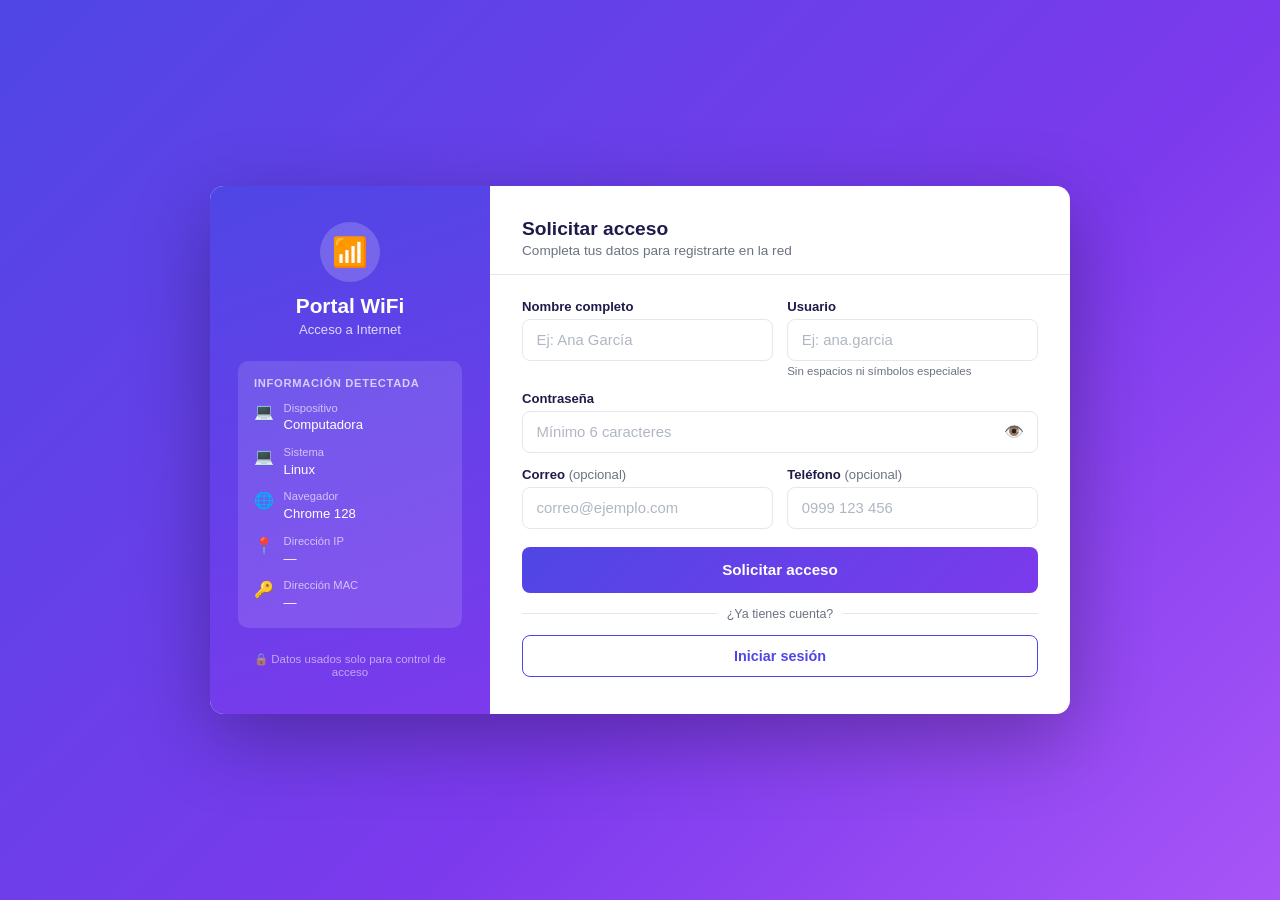
==== static/splash.html @ ddbe6b8c "Splash page: layout 2 columnas, IP y MAC desde router - Layout dividido: panel izquierdo (info detec" ====
<!DOCTYPE html>
<html lang="es">
<head>
    <meta charset="UTF-8">
    <meta name="viewport" content="width=device-width, initial-scale=1.0">
    <title>Portal WiFi – Registro</title>
    <style>
        *, *::before, *::after { margin: 0; padding: 0; box-sizing: border-box; }

        :root {
            --primary: #4f46e5;
            --primary-dk: #3730a3;
            --accent: #7c3aed;
            --success: #059669;
            --error: #dc2626;
            --text: #1e1b4b;
            --muted: #6b7280;
            --border: #e5e7eb;
            --radius: 14px;
            --radius-sm: 8px;
        }

        body {
            font-family: -apple-system, BlinkMacSystemFont, 'Segoe UI', 'Inter', sans-serif;
            background: linear-gradient(135deg, #4f46e5 0%, #7c3aed 60%, #a855f7 100%);
            min-height: 100vh;
            min-height: 100dvh;
            display: flex;
            align-items: center;
            justify-content: center;
            padding: 1rem;
        }

        /* ── Layout ── */
        .portal {
            display: flex;
            width: 100%;
            max-width: 860px;
            background: #fff;
            border-radius: var(--radius);
            box-shadow: 0 24px 80px rgba(0,0,0,.3);
            overflow: hidden;
            min-height: 520px;
        }

        /* ── Left panel ── */
        .panel-left {
            width: 280px;
            flex-shrink: 0;
            background: linear-gradient(160deg, var(--primary) 0%, var(--accent) 100%);
            color: #fff;
            display: flex;
            flex-direction: column;
            padding: 2.25rem 1.75rem;
            gap: 1.5rem;
        }

        .brand { text-align: center; }
        .brand-icon {
            width: 60px; height: 60px;
            background: rgba(255,255,255,.18);
            border-radius: 50%;
            display: flex; align-items: center; justify-content: center;
            font-size: 1.8rem;
            margin: 0 auto .75rem;
        }
        .brand h1 { font-size: 1.3rem; font-weight: 700; }
        .brand p  { font-size: .82rem; opacity: .8; margin-top: .25rem; }

        .info-block {
            background: rgba(255,255,255,.12);
            border-radius: 10px;
            padding: 1rem;
            flex: 1;
        }
        .info-block-title {
            font-size: .7rem;
            font-weight: 700;
            text-transform: uppercase;
            letter-spacing: .06em;
            opacity: .7;
            margin-bottom: .75rem;
        }
        .info-row {
            display: flex;
            align-items: flex-start;
            gap: .6rem;
            margin-bottom: .65rem;
            font-size: .82rem;
            line-height: 1.4;
        }
        .info-row:last-child { margin-bottom: 0; }
        .info-icon { font-size: 1rem; flex-shrink: 0; margin-top: .05rem; }
        .info-label { opacity: .65; font-size: .7rem; }
        .info-value { font-weight: 500; word-break: break-all; }
        .info-value.detecting { opacity: .5; font-style: italic; }

        .panel-left-footer {
            font-size: .72rem;
            opacity: .55;
            text-align: center;
        }

        /* ── Right panel ── */
        .panel-right {
            flex: 1;
            display: flex;
            flex-direction: column;
            overflow: hidden;
        }

        .form-header {
            padding: 2rem 2rem 1rem;
            border-bottom: 1px solid var(--border);
        }
        .form-header h2 { font-size: 1.2rem; font-weight: 700; color: var(--text); }
        .form-header p  { font-size: .85rem; color: var(--muted); margin-top: .2rem; }

        .form-body {
            flex: 1;
            padding: 1.5rem 2rem 2rem;
            overflow-y: auto;
        }

        .form-grid {
            display: grid;
            grid-template-columns: 1fr 1fr;
            gap: .9rem;
        }
        .form-grid .full { grid-column: 1 / -1; }

        label {
            display: block;
            font-size: .82rem;
            font-weight: 600;
            color: var(--text);
            margin-bottom: .3rem;
        }
        label .opt { font-weight: 400; color: var(--muted); }

        input {
            width: 100%;
            padding: .65rem .85rem;
            border: 1.5px solid var(--border);
            border-radius: var(--radius-sm);
            font-size: .93rem;
            color: var(--text);
            background: #fff;
            transition: border-color .18s, box-shadow .18s;
            -webkit-appearance: none;
            min-height: 42px;
        }
        input:focus {
            outline: none;
            border-color: var(--primary);
            box-shadow: 0 0 0 3px rgba(79,70,229,.12);
        }
        input::placeholder { color: #b0b7c3; }
        .hint { font-size: .72rem; color: var(--muted); margin-top: .25rem; }

        .pw-wrap { position: relative; }
        .pw-wrap input { padding-right: 2.6rem; }
        .pw-toggle {
            position: absolute; right: .7rem; top: 50%;
            transform: translateY(-50%);
            background: none; border: none; cursor: pointer;
            color: var(--muted); font-size: 1rem; padding: .2rem;
        }

        /* message */
        .msg {
            border-radius: var(--radius-sm);
            padding: .75rem 1rem;
            font-size: .85rem;
            margin-bottom: .9rem;
            display: none;
        }
        .msg.ok  { background:#ecfdf5; color:#065f46; border:1px solid #6ee7b7; display:block; }
        .msg.err { background:#fef2f2; color:#991b1b; border:1px solid #fca5a5; display:block; }

        /* submit */
        .btn-submit {
            width: 100%; margin-top: 1.1rem;
            padding: .8rem;
            background: linear-gradient(135deg, var(--primary) 0%, var(--accent) 100%);
            color: #fff; border: none; border-radius: var(--radius-sm);
            font-size: .95rem; font-weight: 700; cursor: pointer;
            transition: opacity .18s, transform .12s;
            min-height: 46px;
            display: flex; align-items: center; justify-content: center; gap: .5rem;
        }
        .btn-submit:hover:not(:disabled) { opacity: .91; transform: translateY(-1px); }
        .btn-submit:disabled { opacity: .6; cursor: not-allowed; transform: none; }

        .divider {
            display: flex; align-items: center; gap: .6rem;
            margin: .9rem 0; color: var(--muted); font-size: .78rem;
        }
        .divider::before,.divider::after { content:''; flex:1; height:1px; background:var(--border); }

        .btn-login {
            width: 100%; padding: .7rem;
            background: transparent; color: var(--primary);
            border: 1.5px solid var(--primary); border-radius: var(--radius-sm);
            font-size: .9rem; font-weight: 600; cursor: pointer;
            transition: background .15s; min-height: 42px;
        }
        .btn-login:hover { background: #f0f4ff; }

        /* success */
        .success-screen {
            display: none; text-align: center;
            padding: 3rem 2rem;
        }
        .success-screen.show { display: block; }
        .success-icon {
            width: 70px; height: 70px; background: #ecfdf5;
            border-radius: 50%; display: flex; align-items: center;
            justify-content: center; font-size: 2rem;
            margin: 0 auto 1.2rem;
        }
        .success-screen h2 { font-size: 1.3rem; font-weight: 700; color: var(--text); }
        .success-screen p { color: var(--muted); font-size: .9rem; margin-top: .5rem; line-height: 1.6; }
        .countdown { margin-top: 1.25rem; color: var(--primary); font-size: .85rem; font-weight: 500; }

        /* spinner */
        .spin {
            width: 17px; height: 17px;
            border: 2px solid rgba(255,255,255,.35);
            border-top-color: #fff;
            border-radius: 50%;
            animation: spin .7s linear infinite;
            flex-shrink: 0;
        }
        @keyframes spin { to { transform: rotate(360deg); } }

        /* ── Mobile ── */
        @media (max-width: 640px) {
            body { padding: 0; align-items: flex-start; }
            .portal {
                flex-direction: column;
                max-width: 100%;
                min-height: 100vh;
                min-height: 100dvh;
                border-radius: 0;
                box-shadow: none;
            }
            .panel-left {
                width: 100%;
                padding: 1.5rem 1.25rem;
                flex-direction: row;
                flex-wrap: wrap;
                gap: 1rem;
            }
            .brand { display: flex; align-items: center; gap: .75rem; text-align: left; flex: 1; }
            .brand-icon { margin: 0; width: 44px; height: 44px; font-size: 1.3rem; }
            .info-block { width: 100%; }
            .info-block-title { margin-bottom: .5rem; }
            .info-row { margin-bottom: .45rem; }
            .panel-left-footer { display: none; }
            .form-header { padding: 1.25rem 1.25rem .75rem; }
            .form-body { padding: 1rem 1.25rem 1.5rem; }
            .form-grid { grid-template-columns: 1fr; }
            .form-grid .full { grid-column: 1; }
        }
    </style>
</head>
<body>
<div class="portal">

    <!-- Panel izquierdo -->
    <div class="panel-left">
        <div class="brand">
            <div class="brand-icon">📶</div>
            <div>
                <h1>Portal WiFi</h1>
                <p>Acceso a Internet</p>
            </div>
        </div>

        <div class="info-block">
            <div class="info-block-title">Información detectada</div>

            <div class="info-row">
                <span class="info-icon" id="typeIcon">📱</span>
                <div>
                    <div class="info-label">Dispositivo</div>
                    <div class="info-value detecting" id="infoType">Detectando…</div>
                </div>
            </div>

            <div class="info-row">
                <span class="info-icon">💻</span>
                <div>
                    <div class="info-label">Sistema</div>
                    <div class="info-value detecting" id="infoOS">Detectando…</div>
                </div>
            </div>

            <div class="info-row">
                <span class="info-icon">🌐</span>
                <div>
                    <div class="info-label">Navegador</div>
                    <div class="info-value detecting" id="infoBrowser">Detectando…</div>
                </div>
            </div>

            <div class="info-row">
                <span class="info-icon">📍</span>
                <div>
                    <div class="info-label">Dirección IP</div>
                    <div class="info-value detecting" id="infoIP">Detectando…</div>
                </div>
            </div>

            <div class="info-row">
                <span class="info-icon">🔑</span>
                <div>
                    <div class="info-label">Dirección MAC</div>
                    <div class="info-value detecting" id="infoMAC">Detectando…</div>
                </div>
            </div>
        </div>

        <div class="panel-left-footer">🔒 Datos usados solo para control de acceso</div>
    </div>

    <!-- Panel derecho -->
    <div class="panel-right">
        <!-- Éxito -->
        <div class="success-screen" id="successScreen">
            <div class="success-icon">✅</div>
            <h2>¡Registro exitoso!</h2>
            <p>Tu solicitud fue enviada.<br>
               Un administrador revisará tu cuenta y te dará acceso en breve.</p>
            <div class="countdown" id="countdown"></div>
        </div>

        <!-- Formulario -->
        <div id="formSection">
            <div class="form-header">
                <h2>Solicitar acceso</h2>
                <p>Completa tus datos para registrarte en la red</p>
            </div>

            <div class="form-body">
                <div class="msg" id="msg"></div>

                <form id="regForm" novalidate>
                    <div class="form-grid">
                        <div>
                            <label for="fullName">Nombre completo</label>
                            <input type="text" id="fullName" required
                                   placeholder="Ej: Ana García"
                                   autocomplete="name">
                        </div>
                        <div>
                            <label for="username">Usuario</label>
                            <input type="text" id="username" required
                                   placeholder="Ej: ana.garcia"
                                   autocomplete="username"
                                   autocapitalize="none" spellcheck="false">
                            <div class="hint">Sin espacios ni símbolos especiales</div>
                        </div>

                        <div class="full">
                            <label for="password">Contraseña</label>
                            <div class="pw-wrap">
                                <input type="password" id="password" required
                                       placeholder="Mínimo 6 caracteres"
                                       autocomplete="new-password" minlength="6">
                                <button type="button" class="pw-toggle" id="pwToggle">👁️</button>
                            </div>
                        </div>

                        <div>
                            <label for="email">Correo <span class="opt">(opcional)</span></label>
                            <input type="email" id="email"
                                   placeholder="correo@ejemplo.com"
                                   autocomplete="email" inputmode="email">
                        </div>
                        <div>
                            <label for="phone">Teléfono <span class="opt">(opcional)</span></label>
                            <input type="tel" id="phone"
                                   placeholder="0999 123 456"
                                   autocomplete="tel" inputmode="tel">
                        </div>
                    </div>

                    <button type="submit" class="btn-submit" id="submitBtn">
                        Solicitar acceso
                    </button>
                </form>

                <div class="divider">¿Ya tienes cuenta?</div>
                <button type="button" class="btn-login" onclick="location.href='/'">
                    Iniciar sesión
                </button>
            </div>
        </div>
    </div>
</div>

<script>
(function () {
    // ── Leer parámetros del router (inyectados por MikroTik hotspot) ──
    const params = new URLSearchParams(location.search);
    const routerMAC      = params.get('mac')      || '';
    const routerIP       = params.get('ip')        || '';
    const routerHostname = params.get('hostname')  || '';

    // ── Detectar dispositivo via User-Agent ──
    function detect() {
        const ua = navigator.userAgent;
        let type = 'Computadora', typeIcon = '💻';
        let os = 'Desconocido', osVer = '';
        let browser = 'Navegador', bVer = '';

        // OS + tipo
        if (/android/i.test(ua)) {
            os = 'Android';
            const m = ua.match(/Android ([0-9.]+)/i); if (m) osVer = m[1];
            type = /tablet|pad/i.test(ua) ? 'Tableta' : 'Móvil';
            typeIcon = type === 'Tableta' ? '📟' : '📱';
        } else if (/iphone/i.test(ua)) {
            os = 'iOS';
            const m = ua.match(/OS ([0-9_]+)/i); if (m) osVer = m[1].replace(/_/g,'.');
            type = 'Móvil'; typeIcon = '📱';
        } else if (/ipad/i.test(ua) || (/macintosh/i.test(ua) && 'ontouchend' in document)) {
            os = 'iPadOS';
            const m = ua.match(/OS ([0-9_]+)/i); if (m) osVer = m[1].replace(/_/g,'.');
            type = 'Tableta'; typeIcon = '📟';
        } else if (/windows nt/i.test(ua)) {
            os = 'Windows';
            const m = ua.match(/Windows NT ([0-9.]+)/i);
            if (m) osVer = {'10.0':'10/11','6.3':'8.1','6.2':'8','6.1':'7'}[m[1]] || m[1];
            type = 'Computadora'; typeIcon = '💻';
        } else if (/macintosh/i.test(ua)) {
            os = 'macOS';
            const m = ua.match(/Mac OS X ([0-9_]+)/i);
            if (m) osVer = m[1].replace(/_/g,'.');
            type = 'Computadora'; typeIcon = '💻';
        } else if (/linux/i.test(ua)) {
            os = 'Linux'; type = 'Computadora'; typeIcon = '💻';
        }

        // Browser
        if (/edg\//i.test(ua)) {
            browser = 'Edge';
            const m = ua.match(/Edg\/([0-9]+)/i); if (m) bVer = m[1];
        } else if (/samsungbrowser/i.test(ua)) {
            browser = 'Samsung Internet';
        } else if (/opr\//i.test(ua)) {
            browser = 'Opera';
        } else if (/chrome|crios/i.test(ua)) {
            browser = 'Chrome';
            const m = ua.match(/(?:Chrome|CriOS)\/([0-9]+)/i); if (m) bVer = m[1];
        } else if (/firefox|fxios/i.test(ua)) {
            browser = 'Firefox';
            const m = ua.match(/(?:Firefox|FxiOS)\/([0-9]+)/i); if (m) bVer = m[1];
        } else if (/safari/i.test(ua)) {
            browser = 'Safari';
            const m = ua.match(/Version\/([0-9]+)/i); if (m) bVer = m[1];
        }

        return { type, typeIcon, os, osVer, browser, bVer };
    }

    const d = detect();

    function setText(id, val) {
        const el = document.getElementById(id);
        el.textContent = val;
        el.classList.remove('detecting');
    }

    setText('typeIcon', d.typeIcon);
    setText('infoType', d.type);
    setText('infoOS',   d.os + (d.osVer ? ' ' + d.osVer : ''));
    setText('infoBrowser', d.browser + (d.bVer ? ' ' + d.bVer : ''));
    setText('infoIP',  routerIP       || '—');
    setText('infoMAC', routerMAC      || '—');

    // ── Auto-sugerir usuario desde nombre completo ──
    document.getElementById('fullName').addEventListener('input', function () {
        const uEl = document.getElementById('username');
        if (!uEl._touched) {
            uEl.value = this.value
                .toLowerCase()
                .normalize('NFD').replace(/[̀-ͯ]/g, '')
                .replace(/[^a-z0-9\s]/g, '').trim()
                .split(/\s+/).slice(0, 2).join('.');
        }
    });
    document.getElementById('username').addEventListener('input', function () {
        this._touched = true;
    });

    // ── Toggle contraseña ──
    document.getElementById('pwToggle').addEventListener('click', function () {
        const pw = document.getElementById('password');
        const show = pw.type === 'password';
        pw.type = show ? 'text' : 'password';
        this.textContent = show ? '🙈' : '👁️';
    });

    // ── Enviar formulario ──
    const API = window.location.origin + '/api';

    document.getElementById('regForm').addEventListener('submit', async function (e) {
        e.preventDefault();

        const fullName = document.getElementById('fullName').value.trim();
        const username = document.getElementById('username').value.trim();
        const password = document.getElementById('password').value;
        const email    = document.getElementById('email').value.trim();
        const phone    = document.getElementById('phone').value.trim();

        const btn = document.getElementById('submitBtn');
        const msg = document.getElementById('msg');

        if (!fullName || !username || !password) {
            msg.className = 'msg err';
            msg.textContent = 'Completa los campos requeridos.';
            return;
        }
        if (password.length < 6) {
            msg.className = 'msg err';
            msg.textContent = 'La contraseña debe tener al menos 6 caracteres.';
            return;
        }

        msg.className = 'msg';
        btn.disabled = true;
        btn.innerHTML = '<span class="spin"></span>Enviando…';

        const deviceInfo = JSON.stringify({
            type: d.type, os: d.os, os_version: d.osVer,
            browser: d.browser, browser_version: d.bVer,
            screen: window.screen.width + 'x' + window.screen.height,
            language: navigator.language,
            timezone: Intl.DateTimeFormat().resolvedOptions().timeZone,
            user_agent: navigator.userAgent
        });

        try {
            const res = await fetch(API + '/auth/register', {
                method: 'POST',
                headers: { 'Content-Type': 'application/json' },
                body: JSON.stringify({
                    username, password,
                    full_name: fullName,
                    email:       email  || null,
                    phone:       phone  || null,
                    mac_address: routerMAC      || null,
                    ip_address:  routerIP       || null,
                    device_info: deviceInfo
                })
            });

            const data = await res.json();

            if (res.ok) {
                document.getElementById('formSection').style.display = 'none';
                const sc = document.getElementById('successScreen');
                sc.classList.add('show');

                let secs = 15;
                const ct = document.getElementById('countdown');
                ct.textContent = 'Redirigiendo en ' + secs + 's…';
                const t = setInterval(() => {
                    secs--;
                    if (secs <= 0) { clearInterval(t); location.href = '/'; }
                    else ct.textContent = 'Redirigiendo en ' + secs + 's…';
                }, 1000);
            } else {
                msg.className = 'msg err';
                const errMap = { 'Username already exists': 'Ese nombre de usuario ya existe.' };
                msg.textContent = errMap[data.detail] || data.detail || 'Error al registrar. Intenta de nuevo.';
                btn.disabled = false;
                btn.textContent = 'Solicitar acceso';
            }
        } catch {
            msg.className = 'msg err';
            msg.textContent = 'Error de red. Verifica tu conexión e intenta de nuevo.';
            btn.disabled = false;
            btn.textContent = 'Solicitar acceso';
        }
    });
})();
</script>
</body>
</html>
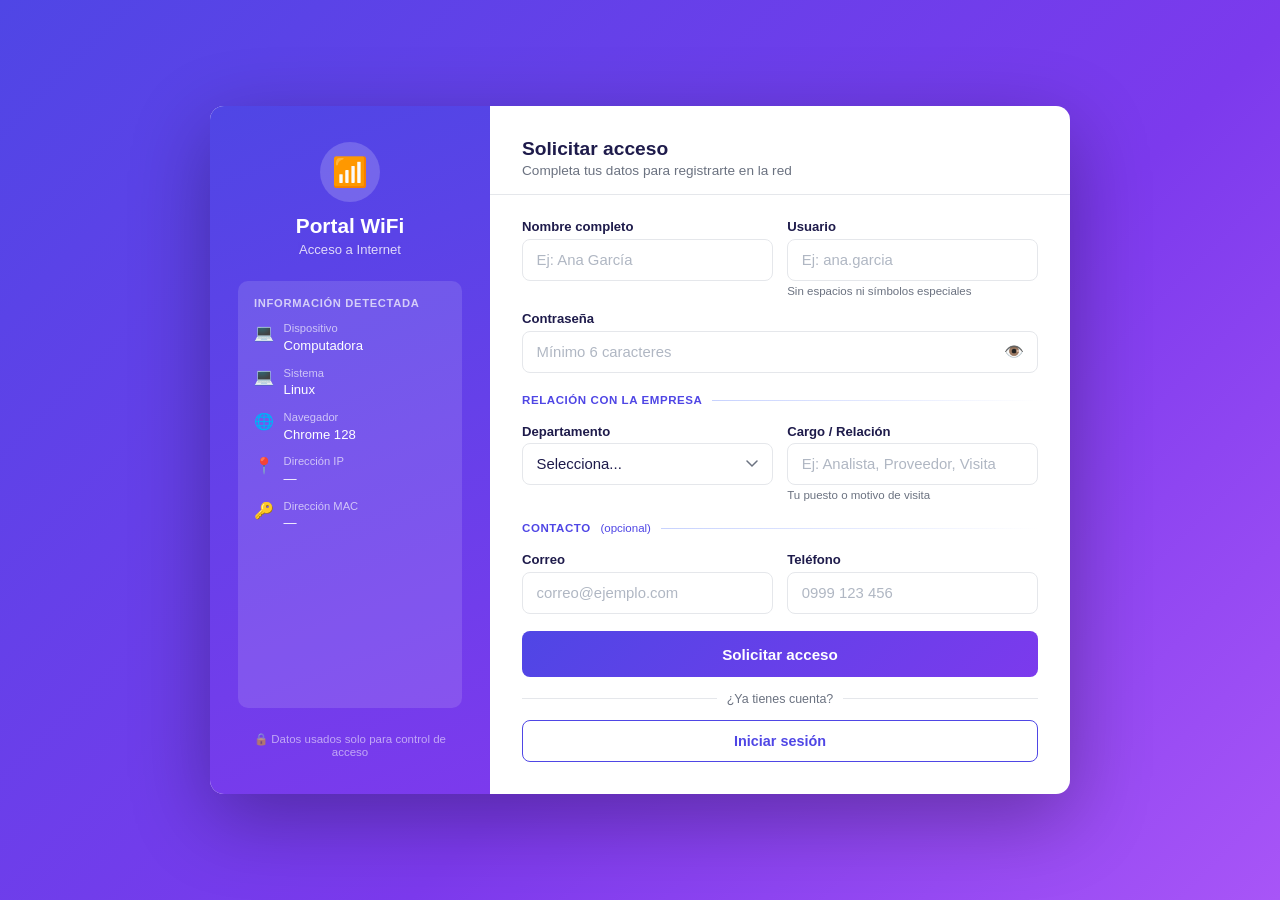
==== commit e8dcf44e: "Agregar departamento y cargo al formulario de registro - RegisterRequest acepta department, position" ====
--- a/static/splash.html
+++ b/static/splash.html
@@ -158,6 +158,39 @@
         input::placeholder { color: #b0b7c3; }
         .hint { font-size: .72rem; color: var(--muted); margin-top: .25rem; }
 
+        select {
+            width: 100%;
+            padding: .65rem .85rem;
+            border: 1.5px solid var(--border);
+            border-radius: var(--radius-sm);
+            font-size: .93rem;
+            color: var(--text);
+            background: white url("data:image/svg+xml,%3Csvg xmlns='http://www.w3.org/2000/svg' width='12' height='8' viewBox='0 0 12 8'%3E%3Cpath d='M1 1l5 5 5-5' stroke='%236b7280' stroke-width='1.5' fill='none' stroke-linecap='round'/%3E%3C/svg%3E") no-repeat right .85rem center;
+            -webkit-appearance: none;
+            appearance: none;
+            cursor: pointer;
+            min-height: 42px;
+            transition: border-color .18s, box-shadow .18s;
+        }
+        select:focus {
+            outline: none;
+            border-color: var(--primary);
+            box-shadow: 0 0 0 3px rgba(79,70,229,.12);
+        }
+        select.placeholder-shown { color: #b0b7c3; }
+        .section-divider {
+            grid-column: 1 / -1;
+            display: flex; align-items: center; gap: .6rem;
+            margin: .4rem 0 .2rem;
+            font-size: .72rem; font-weight: 700;
+            text-transform: uppercase; letter-spacing: .05em;
+            color: var(--primary);
+        }
+        .section-divider::after {
+            content: ''; flex: 1; height: 1px;
+            background: linear-gradient(to right, #c7d2fe, transparent);
+        }
+
         .pw-wrap { position: relative; }
         .pw-wrap input { padding-right: 2.6rem; }
         .pw-toggle {
@@ -177,6 +210,80 @@
         }
         .msg.ok  { background:#ecfdf5; color:#065f46; border:1px solid #6ee7b7; display:block; }
         .msg.err { background:#fef2f2; color:#991b1b; border:1px solid #fca5a5; display:block; }
+
+        /* Bloqueo MAC aleatoria */
+        .mac-block {
+            display: none;
+            flex-direction: column;
+            align-items: center;
+            text-align: center;
+            padding: 2rem 1.75rem;
+            gap: 1rem;
+        }
+        .mac-block.show { display: flex; }
+        .mac-block-icon {
+            width: 64px; height: 64px;
+            background: #fff7ed; border-radius: 50%;
+            display: flex; align-items: center; justify-content: center;
+            font-size: 2rem;
+        }
+        .mac-block h2 { font-size: 1.1rem; font-weight: 700; color: var(--text); }
+        .mac-block .mac-block-sub {
+            font-size: .85rem; color: var(--muted); line-height: 1.6; max-width: 340px;
+        }
+        .mac-block .mac-val {
+            font-family: monospace; font-size: .9rem;
+            background: #fef2f2; color: var(--error);
+            padding: .3rem .75rem; border-radius: 6px;
+            border: 1px solid #fca5a5;
+        }
+        .steps-title {
+            font-size: .78rem; font-weight: 700; text-transform: uppercase;
+            letter-spacing: .05em; color: var(--muted); margin-bottom: .5rem;
+        }
+        .os-tabs {
+            display: flex; gap: .4rem; flex-wrap: wrap; justify-content: center;
+        }
+        .os-tab {
+            padding: .35rem .75rem; border-radius: 100px;
+            border: 1.5px solid var(--border); background: white;
+            font-size: .8rem; cursor: pointer; transition: all .15s;
+            color: var(--text);
+        }
+        .os-tab.active {
+            border-color: var(--primary); background: #ede9fe; color: var(--primary-dk);
+            font-weight: 600;
+        }
+        .os-instructions { display: none; width: 100%; }
+        .os-instructions.show { display: block; }
+        .steps {
+            list-style: none;
+            background: #f8faff;
+            border: 1px solid #e0e7ff;
+            border-radius: var(--radius-sm);
+            padding: .9rem 1rem;
+            text-align: left;
+        }
+        .steps li {
+            display: flex; gap: .6rem;
+            font-size: .82rem; color: var(--text);
+            padding: .3rem 0; line-height: 1.4;
+        }
+        .steps li:not(:last-child) { border-bottom: 1px solid #e0e7ff; }
+        .step-num {
+            width: 18px; height: 18px; min-width: 18px;
+            background: var(--primary); color: white;
+            border-radius: 50%; font-size: .7rem; font-weight: 700;
+            display: flex; align-items: center; justify-content: center;
+            margin-top: .05rem;
+        }
+        .btn-retry {
+            margin-top: .5rem;
+            padding: .7rem 2rem;
+            background: var(--primary); color: white;
+            border: none; border-radius: var(--radius-sm);
+            font-size: .9rem; font-weight: 600; cursor: pointer;
+        }
 
         /* submit */
         .btn-submit {
@@ -207,21 +314,46 @@
         }
         .btn-login:hover { background: #f0f4ff; }
 
-        /* success */
-        .success-screen {
+        /* Pantalla de estado (éxito, pendiente, rechazado) */
+        .status-screen {
             display: none; text-align: center;
             padding: 3rem 2rem;
-        }
-        .success-screen.show { display: block; }
-        .success-icon {
-            width: 70px; height: 70px; background: #ecfdf5;
+            flex-direction: column; align-items: center; gap: .75rem;
+        }
+        .status-screen.show { display: flex; }
+        .status-icon {
+            width: 72px; height: 72px;
             border-radius: 50%; display: flex; align-items: center;
-            justify-content: center; font-size: 2rem;
-            margin: 0 auto 1.2rem;
-        }
-        .success-screen h2 { font-size: 1.3rem; font-weight: 700; color: var(--text); }
-        .success-screen p { color: var(--muted); font-size: .9rem; margin-top: .5rem; line-height: 1.6; }
-        .countdown { margin-top: 1.25rem; color: var(--primary); font-size: .85rem; font-weight: 500; }
+            justify-content: center; font-size: 2.1rem;
+            margin-bottom: .5rem;
+        }
+        .status-icon.green  { background: #ecfdf5; }
+        .status-icon.yellow { background: #fffbeb; }
+        .status-icon.red    { background: #fef2f2; }
+        .status-screen h2 { font-size: 1.2rem; font-weight: 700; color: var(--text); }
+        .status-screen p  { color: var(--muted); font-size: .88rem; line-height: 1.65; max-width: 320px; }
+        .status-badge {
+            display: inline-flex; align-items: center; gap: .4rem;
+            padding: .35rem .9rem; border-radius: 100px;
+            font-size: .8rem; font-weight: 600;
+        }
+        .badge-pending  { background: #fffbeb; color: #92400e; border: 1px solid #fcd34d; }
+        .badge-approved { background: #ecfdf5; color: #065f46; border: 1px solid #6ee7b7; }
+        .badge-rejected { background: #fef2f2; color: #991b1b; border: 1px solid #fca5a5; }
+        .pulse {
+            display: inline-block;
+            animation: pulse 1.8s ease-in-out infinite;
+        }
+        @keyframes pulse { 0%,100%{opacity:1} 50%{opacity:.4} }
+        .countdown { margin-top: .5rem; color: var(--primary); font-size: .85rem; font-weight: 500; }
+        .btn-outline {
+            margin-top: .75rem; padding: .65rem 1.75rem;
+            background: transparent; color: var(--primary);
+            border: 1.5px solid var(--primary); border-radius: var(--radius-sm);
+            font-size: .88rem; font-weight: 600; cursor: pointer;
+            transition: background .15s;
+        }
+        .btn-outline:hover { background: #f0f4ff; }
 
         /* spinner */
         .spin {
@@ -327,13 +459,104 @@
 
     <!-- Panel derecho -->
     <div class="panel-right">
-        <!-- Éxito -->
-        <div class="success-screen" id="successScreen">
-            <div class="success-icon">✅</div>
-            <h2>¡Registro exitoso!</h2>
-            <p>Tu solicitud fue enviada.<br>
-               Un administrador revisará tu cuenta y te dará acceso en breve.</p>
+
+        <!-- Registro enviado (recién registrado) -->
+        <div class="status-screen" id="screenSuccess">
+            <div class="status-icon green">✅</div>
+            <h2>¡Solicitud enviada!</h2>
+            <span class="status-badge badge-pending">⏳ Pendiente de aprobación</span>
+            <p>Tu registro fue recibido. Un administrador revisará tu cuenta y te dará acceso pronto.<br>No es necesario que vuelvas a registrarte.</p>
             <div class="countdown" id="countdown"></div>
+        </div>
+
+        <!-- Ya registrado, esperando aprobación -->
+        <div class="status-screen" id="screenPending">
+            <div class="status-icon yellow"><span class="pulse">⏳</span></div>
+            <h2>Solicitud en proceso</h2>
+            <span class="status-badge badge-pending">Pendiente de aprobación</span>
+            <p>Ya te registraste en esta red. Tu solicitud está siendo revisada por un administrador.<br>
+               Cuando sea aprobada, podrás navegar con normalidad.</p>
+            <button class="btn-outline" onclick="location.reload()">🔄 Verificar estado</button>
+        </div>
+
+        <!-- Aprobado pero sin internet (hotspot aún no sincronizado) -->
+        <div class="status-screen" id="screenApproved">
+            <div class="status-icon green">🎉</div>
+            <h2>¡Acceso aprobado!</h2>
+            <span class="status-badge badge-approved">✓ Aprobado</span>
+            <p>Tu cuenta fue aprobada. Desconéctate y vuelve a conectar al WiFi para activar tu acceso a internet.</p>
+            <button class="btn-outline" onclick="location.reload()">🔄 Recargar</button>
+        </div>
+
+        <!-- Rechazado -->
+        <div class="status-screen" id="screenRejected">
+            <div class="status-icon red">🚫</div>
+            <h2>Solicitud rechazada</h2>
+            <span class="status-badge badge-rejected">Rechazado</span>
+            <p>Tu solicitud no fue aprobada. Contacta al administrador de red para más información.</p>
+        </div>
+
+        <!-- Bloqueo MAC aleatoria -->
+        <div class="mac-block" id="macBlock">
+            <div class="mac-block-icon">⚠️</div>
+            <h2>MAC aleatoria detectada</h2>
+            <p class="mac-block-sub">
+                Tu dispositivo usa una <strong>dirección MAC aleatoria</strong>.
+                Esta red requiere una MAC fija para identificar tu dispositivo de forma permanente.
+                Debes desactivar la aleatorización antes de registrarte.
+            </p>
+            <div class="mac-val" id="macBlockVal"></div>
+
+            <div style="width:100%">
+                <div class="steps-title">Instrucciones para desactivar MAC aleatoria</div>
+                <div class="os-tabs" id="osTabs">
+                    <button class="os-tab active" data-os="android">🤖 Android</button>
+                    <button class="os-tab" data-os="ios">🍎 iPhone / iPad</button>
+                    <button class="os-tab" data-os="windows">🪟 Windows</button>
+                    <button class="os-tab" data-os="other">Otro</button>
+                </div>
+
+                <div class="os-instructions show" id="inst-android">
+                    <ul class="steps">
+                        <li><span class="step-num">1</span>Abre <strong>Ajustes</strong> → <strong>Conexiones</strong> → <strong>Wi-Fi</strong></li>
+                        <li><span class="step-num">2</span>Mantén presionado el nombre de la red <strong>DesarrolloWiFi</strong></li>
+                        <li><span class="step-num">3</span>Selecciona <strong>Administrar configuración de red</strong></li>
+                        <li><span class="step-num">4</span>Toca <strong>Opciones avanzadas</strong></li>
+                        <li><span class="step-num">5</span>En <strong>Tipo de dirección MAC</strong>, elige <strong>MAC del teléfono</strong></li>
+                        <li><span class="step-num">6</span>Desconéctate y vuelve a conectar al WiFi</li>
+                    </ul>
+                </div>
+
+                <div class="os-instructions" id="inst-ios">
+                    <ul class="steps">
+                        <li><span class="step-num">1</span>Abre <strong>Ajustes</strong> → <strong>Wi-Fi</strong></li>
+                        <li><span class="step-num">2</span>Toca el ícono <strong>ⓘ</strong> junto a <strong>DesarrolloWiFi</strong></li>
+                        <li><span class="step-num">3</span>Desactiva <strong>Dirección Wi-Fi privada</strong></li>
+                        <li><span class="step-num">4</span>Confirma tocando <strong>Continuar</strong></li>
+                        <li><span class="step-num">5</span>El dispositivo se reconectará automáticamente</li>
+                    </ul>
+                </div>
+
+                <div class="os-instructions" id="inst-windows">
+                    <ul class="steps">
+                        <li><span class="step-num">1</span>Abre <strong>Configuración</strong> → <strong>Red e Internet</strong> → <strong>Wi-Fi</strong></li>
+                        <li><span class="step-num">2</span>Haz clic en <strong>Administrar redes conocidas</strong></li>
+                        <li><span class="step-num">3</span>Selecciona <strong>DesarrolloWiFi</strong> → <strong>Propiedades</strong></li>
+                        <li><span class="step-num">4</span>En <strong>Dirección de hardware aleatoria</strong>, selecciona <strong>Desactivado</strong></li>
+                        <li><span class="step-num">5</span>Desconéctate y vuelve a conectar al WiFi</li>
+                    </ul>
+                </div>
+
+                <div class="os-instructions" id="inst-other">
+                    <ul class="steps">
+                        <li><span class="step-num">1</span>Busca en los ajustes de red la opción <strong>MAC aleatoria</strong> o <strong>Privacidad Wi-Fi</strong></li>
+                        <li><span class="step-num">2</span>Desactívala para la red <strong>DesarrolloWiFi</strong></li>
+                        <li><span class="step-num">3</span>Reconéctate al WiFi y recarga esta página</li>
+                    </ul>
+                </div>
+            </div>
+
+            <button class="btn-retry" onclick="location.reload()">🔄 Ya la desactivé, recargar</button>
         </div>
 
         <!-- Formulario -->
@@ -373,14 +596,48 @@
                             </div>
                         </div>
 
+                        <!-- Relación con la empresa -->
+                        <div class="section-divider full">Relación con la empresa</div>
+
                         <div>
-                            <label for="email">Correo <span class="opt">(opcional)</span></label>
+                            <label for="department">Departamento</label>
+                            <select id="department" required>
+                                <option value="" disabled selected>Selecciona...</option>
+                                <option>Administración</option>
+                                <option>Gerencia</option>
+                                <option>Contabilidad / Finanzas</option>
+                                <option>Recursos Humanos</option>
+                                <option>Tecnología / TI</option>
+                                <option>Operaciones</option>
+                                <option>Logística</option>
+                                <option>Ventas / Comercial</option>
+                                <option>Marketing</option>
+                                <option>Servicio al Cliente</option>
+                                <option>Legal</option>
+                                <option>Producción</option>
+                                <option>Visita / Externo</option>
+                                <option>Otro</option>
+                            </select>
+                        </div>
+                        <div>
+                            <label for="position">Cargo / Relación</label>
+                            <input type="text" id="position"
+                                   placeholder="Ej: Analista, Proveedor, Visita"
+                                   autocomplete="organization-title">
+                            <div class="hint">Tu puesto o motivo de visita</div>
+                        </div>
+
+                        <!-- Contacto -->
+                        <div class="section-divider full">Contacto <span style="font-weight:400;text-transform:none;letter-spacing:0">(opcional)</span></div>
+
+                        <div>
+                            <label for="email">Correo</label>
                             <input type="email" id="email"
                                    placeholder="correo@ejemplo.com"
                                    autocomplete="email" inputmode="email">
                         </div>
                         <div>
-                            <label for="phone">Teléfono <span class="opt">(opcional)</span></label>
+                            <label for="phone">Teléfono</label>
                             <input type="tel" id="phone"
                                    placeholder="0999 123 456"
                                    autocomplete="tel" inputmode="tel">
@@ -403,6 +660,20 @@
 
 <script>
 (function () {
+    // ── Helpers ──
+    const API = window.location.origin + '/api';
+
+    function showScreen(id) {
+        ['screenSuccess','screenPending','screenApproved','screenRejected','macBlock']
+            .forEach(s => {
+                const el = document.getElementById(s);
+                if (el) { el.classList.remove('show'); el.style.display = ''; }
+            });
+        document.getElementById('formSection').style.display = 'none';
+        const target = document.getElementById(id);
+        if (target) target.classList.add('show');
+    }
+
     // ── Leer parámetros del router (inyectados por MikroTik hotspot) ──
     const params = new URLSearchParams(location.search);
     const routerMAC      = params.get('mac')      || '';
@@ -478,8 +749,73 @@
     setText('infoType', d.type);
     setText('infoOS',   d.os + (d.osVer ? ' ' + d.osVer : ''));
     setText('infoBrowser', d.browser + (d.bVer ? ' ' + d.bVer : ''));
-    setText('infoIP',  routerIP       || '—');
-    setText('infoMAC', routerMAC      || '—');
+    setText('infoIP',  routerIP  || '—');
+    setText('infoMAC', routerMAC || '—');
+
+    // ── Detectar MAC aleatoria (bit de administración local) ──
+    function isRandomMAC(mac) {
+        if (!mac) return false;
+        try {
+            const first = parseInt(mac.replace(/-/g,':').split(':')[0], 16);
+            return !!(first & 0x02);
+        } catch { return false; }
+    }
+
+    // ── Verificar estado de registro por MAC ──
+    async function checkAndRender() {
+        if (!routerMAC) return; // sin MAC del router → mostrar formulario directamente
+
+        if (isRandomMAC(routerMAC)) {
+            showScreen('macBlock');
+            document.getElementById('macBlock').classList.add('show');
+            document.getElementById('formSection').style.display = 'none';
+            document.getElementById('macBlockVal').textContent = routerMAC;
+
+        // Auto-seleccionar pestaña según OS detectado
+        const osLower = d.os.toLowerCase();
+        let defaultTab = 'android';
+        if (osLower.includes('ios') || osLower.includes('ipad')) defaultTab = 'ios';
+        else if (osLower.includes('windows'))                     defaultTab = 'windows';
+
+        document.querySelectorAll('.os-tab').forEach(t => {
+            t.classList.toggle('active', t.dataset.os === defaultTab);
+        });
+        document.querySelectorAll('.os-instructions').forEach(i => {
+            i.classList.toggle('show', i.id === 'inst-' + defaultTab);
+        });
+
+            // Tabs click
+            document.getElementById('osTabs').addEventListener('click', function (e) {
+                const tab = e.target.closest('.os-tab');
+                if (!tab) return;
+                document.querySelectorAll('.os-tab').forEach(t => t.classList.remove('active'));
+                tab.classList.add('active');
+                document.querySelectorAll('.os-instructions').forEach(i => i.classList.remove('show'));
+                document.getElementById('inst-' + tab.dataset.os).classList.add('show');
+            });
+            return; // no continuar con la verificación de estado
+        }
+
+        // MAC fija: consultar estado de registro
+        try {
+            const res = await fetch(API + '/auth/registration-status?mac=' + encodeURIComponent(routerMAC));
+            const data = await res.json();
+            const status = data.status;
+
+            if (status === 'pending') {
+                showScreen('screenPending');
+            } else if (status === 'approved') {
+                showScreen('screenApproved');
+            } else if (status === 'rejected') {
+                showScreen('screenRejected');
+            }
+            // 'not_registered' → dejar el formulario visible (no hacer nada)
+        } catch {
+            // Error de red → mostrar formulario igualmente
+        }
+    }
+
+    checkAndRender();
 
     // ── Auto-sugerir usuario desde nombre completo ──
     document.getElementById('fullName').addEventListener('input', function () {
@@ -505,23 +841,23 @@
     });
 
     // ── Enviar formulario ──
-    const API = window.location.origin + '/api';
-
     document.getElementById('regForm').addEventListener('submit', async function (e) {
         e.preventDefault();
 
         const fullName = document.getElementById('fullName').value.trim();
-        const username = document.getElementById('username').value.trim();
-        const password = document.getElementById('password').value;
-        const email    = document.getElementById('email').value.trim();
-        const phone    = document.getElementById('phone').value.trim();
+        const username   = document.getElementById('username').value.trim();
+        const password   = document.getElementById('password').value;
+        const department = document.getElementById('department').value;
+        const position   = document.getElementById('position').value.trim();
+        const email      = document.getElementById('email').value.trim();
+        const phone      = document.getElementById('phone').value.trim();
 
         const btn = document.getElementById('submitBtn');
         const msg = document.getElementById('msg');
 
-        if (!fullName || !username || !password) {
+        if (!fullName || !username || !password || !department) {
             msg.className = 'msg err';
-            msg.textContent = 'Completa los campos requeridos.';
+            msg.textContent = 'Completa los campos requeridos (nombre, usuario, contraseña y departamento).';
             return;
         }
         if (password.length < 6) {
@@ -549,11 +885,13 @@
                 headers: { 'Content-Type': 'application/json' },
                 body: JSON.stringify({
                     username, password,
-                    full_name: fullName,
-                    email:       email  || null,
-                    phone:       phone  || null,
-                    mac_address: routerMAC      || null,
-                    ip_address:  routerIP       || null,
+                    full_name:   fullName,
+                    department:  department  || null,
+                    position:    position    || null,
+                    email:       email       || null,
+                    phone:       phone       || null,
+                    mac_address: routerMAC   || null,
+                    ip_address:  routerIP    || null,
                     device_info: deviceInfo
                 })
             });
@@ -561,9 +899,7 @@
             const data = await res.json();
 
             if (res.ok) {
-                document.getElementById('formSection').style.display = 'none';
-                const sc = document.getElementById('successScreen');
-                sc.classList.add('show');
+                showScreen('screenSuccess');
 
                 let secs = 15;
                 const ct = document.getElementById('countdown');
@@ -575,7 +911,21 @@
                 }, 1000);
             } else {
                 msg.className = 'msg err';
-                const errMap = { 'Username already exists': 'Ese nombre de usuario ya existe.' };
+                // Dispositivo o usuario ya registrado → mostrar pantalla de estado
+                if (data.detail && data.detail.startsWith('ALREADY_REGISTERED:')) {
+                    const regStatus = data.detail.split(':')[1];
+                    const screenMap = {
+                        pending:  'screenPending',
+                        approved: 'screenApproved',
+                        rejected: 'screenRejected'
+                    };
+                    showScreen(screenMap[regStatus] || 'screenPending');
+                    return;
+                }
+
+                const errMap = {
+                    'MAC_RANDOMIZED': 'Tu dispositivo usa MAC aleatoria. Desactívala y vuelve a conectarte al WiFi.'
+                };
                 msg.textContent = errMap[data.detail] || data.detail || 'Error al registrar. Intenta de nuevo.';
                 btn.disabled = false;
                 btn.textContent = 'Solicitar acceso';
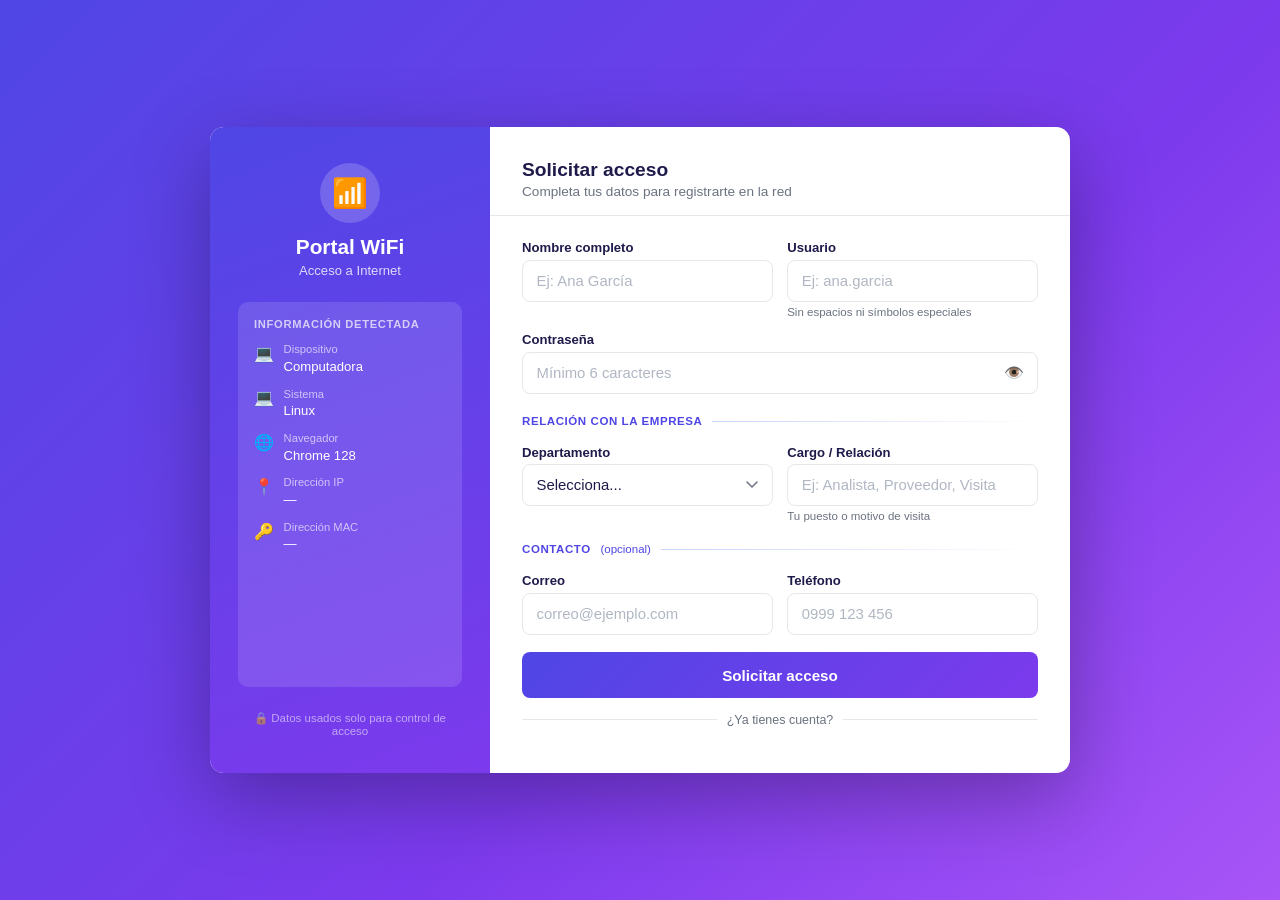
==== commit f9242263: "Implementar multi-dispositivo: un usuario puede tener N MACs Backend: - Nuevo endpoint POST /api/aut" ====
--- a/static/splash.html
+++ b/static/splash.html
@@ -627,6 +627,28 @@
                             <div class="hint">Tu puesto o motivo de visita</div>
                         </div>
 
+                        <!-- Campos de visita (se muestran solo para Visita / Externo) -->
+                        <div class="full" id="ticketRow" style="display:none">
+                            <div class="section-divider">Acceso de visita</div>
+                        </div>
+                        <div id="ticketField" style="display:none">
+                            <label for="ticketNumber">Número de ticket</label>
+                            <input type="text" id="ticketNumber"
+                                   placeholder="Ej: TKT-2024-0123"
+                                   autocapitalize="characters" spellcheck="false">
+                            <div class="hint">Ticket de autorización de visita</div>
+                        </div>
+                        <div id="durationField" style="display:none">
+                            <label for="accessDuration">Duración del acceso</label>
+                            <select id="accessDuration">
+                                <option value="4">4 horas</option>
+                                <option value="8" selected>8 horas (recomendado)</option>
+                                <option value="24">1 día</option>
+                                <option value="48">2 días</option>
+                                <option value="168">1 semana</option>
+                            </select>
+                        </div>
+
                         <!-- Contacto -->
                         <div class="section-divider full">Contacto <span style="font-weight:400;text-transform:none;letter-spacing:0">(opcional)</span></div>
 
@@ -650,9 +672,28 @@
                 </form>
 
                 <div class="divider">¿Ya tienes cuenta?</div>
-                <button type="button" class="btn-login" onclick="location.href='/'">
-                    Iniciar sesión
-                </button>
+
+                <!-- Login para agregar dispositivo existente -->
+                <div id="addDevSection">
+                    <p style="font-size:.82rem;color:var(--muted);text-align:center;margin-bottom:.85rem">
+                        Si ya tienes acceso aprobado, inicia sesión para agregar este dispositivo a tu cuenta.
+                    </p>
+                    <div class="msg" id="addDevMsg"></div>
+                    <div style="display:grid;gap:.65rem">
+                        <div>
+                            <label for="adUsername">Usuario</label>
+                            <input type="text" id="adUsername" autocomplete="username"
+                                   autocapitalize="none" spellcheck="false" placeholder="tu.usuario">
+                        </div>
+                        <div>
+                            <label for="adPassword">Contraseña</label>
+                            <input type="password" id="adPassword" autocomplete="current-password" placeholder="Contraseña">
+                        </div>
+                        <button type="button" class="btn-submit" id="addDevBtn" onclick="loginAndAddDevice()" style="margin-top:0">
+                            Agregar este dispositivo a mi cuenta
+                        </button>
+                    </div>
+                </div>
             </div>
         </div>
     </div>
@@ -817,6 +858,19 @@
 
     checkAndRender();
 
+    // ── Mostrar/ocultar campos de visita ──
+    function setVisitorFields(show) {
+        ['ticketRow','ticketField','durationField'].forEach(id => {
+            document.getElementById(id).style.display = show ? '' : 'none';
+        });
+        const tn = document.getElementById('ticketNumber');
+        if (show) tn.setAttribute('required', '');
+        else { tn.removeAttribute('required'); tn.value = ''; }
+    }
+    document.getElementById('department').addEventListener('change', function () {
+        setVisitorFields(this.value === 'Visita / Externo');
+    });
+
     // ── Auto-sugerir usuario desde nombre completo ──
     document.getElementById('fullName').addEventListener('input', function () {
         const uEl = document.getElementById('username');
@@ -840,17 +894,110 @@
         this.textContent = show ? '🙈' : '👁️';
     });
 
+    // ── Ocultar sección "agregar dispositivo" si no hay MAC del router ──
+    if (!routerMAC) {
+        const sec = document.getElementById('addDevSection');
+        if (sec) sec.style.display = 'none';
+    }
+
+    // ── Login e agregar dispositivo a cuenta existente ──
+    async function loginAndAddDevice() {
+        const username = document.getElementById('adUsername').value.trim();
+        const password = document.getElementById('adPassword').value;
+        const msgEl    = document.getElementById('addDevMsg');
+        const btn      = document.getElementById('addDevBtn');
+
+        msgEl.className = 'msg';
+        if (!username || !password) {
+            msgEl.className = 'msg err';
+            msgEl.textContent = 'Ingresa tu usuario y contraseña.';
+            return;
+        }
+        if (!routerMAC) {
+            msgEl.className = 'msg err';
+            msgEl.textContent = 'No se detectó la dirección MAC. Conéctate desde el WiFi y recarga.';
+            return;
+        }
+
+        btn.disabled = true;
+        btn.innerHTML = '<span class="spin"></span>Verificando…';
+
+        try {
+            // 1. Login
+            const loginRes = await fetch(API + '/auth/login', {
+                method: 'POST',
+                headers: { 'Content-Type': 'application/json' },
+                body: JSON.stringify({ username, password })
+            });
+            const loginData = await loginRes.json();
+            if (!loginRes.ok) {
+                const errMap = {
+                    'Invalid credentials':         'Usuario o contraseña incorrectos.',
+                    'User is inactive':            'Tu cuenta está inactiva. Contacta al administrador.',
+                    'User account pending approval': 'Tu cuenta aún está pendiente de aprobación.',
+                };
+                msgEl.className = 'msg err';
+                msgEl.textContent = errMap[loginData.detail] || (loginData.detail || 'Error al iniciar sesión.');
+                btn.disabled = false; btn.textContent = 'Agregar este dispositivo a mi cuenta';
+                return;
+            }
+
+            const token = loginData.access_token;
+
+            // 2. Agregar dispositivo
+            const devInfo = JSON.stringify({
+                type: d.type, os: d.os, os_version: d.osVer,
+                browser: d.browser, user_agent: navigator.userAgent
+            });
+            const addRes = await fetch(API + '/auth/add-device', {
+                method: 'POST',
+                headers: { 'Content-Type': 'application/json', 'Authorization': 'Bearer ' + token },
+                body: JSON.stringify({
+                    mac_address: routerMAC,
+                    ip_address: routerIP || null,
+                    device_info: devInfo
+                })
+            });
+            const addData = await addRes.json();
+
+            if (addRes.ok) {
+                // Mostrar pantalla de éxito según estado de aprobación
+                if (addData.approval_status === 'approved') {
+                    showScreen('screenApproved');
+                } else {
+                    showScreen('screenPending');
+                }
+            } else {
+                const errMap = {
+                    'DEVICE_ALREADY_YOURS': 'Este dispositivo ya está en tu cuenta.',
+                    'DEVICE_TAKEN':         'Esta MAC ya está registrada para otro usuario. Contacta al administrador.',
+                    'MAC_RANDOMIZED':       'Tu dispositivo usa MAC aleatoria. Desactívala y vuelve a conectar.',
+                };
+                msgEl.className = 'msg err';
+                msgEl.textContent = errMap[addData.detail] || (addData.detail || 'Error al agregar dispositivo.');
+                btn.disabled = false; btn.textContent = 'Agregar este dispositivo a mi cuenta';
+            }
+        } catch {
+            msgEl.className = 'msg err';
+            msgEl.textContent = 'Error de red. Verifica tu conexión e intenta de nuevo.';
+            btn.disabled = false; btn.textContent = 'Agregar este dispositivo a mi cuenta';
+        }
+    }
+
     // ── Enviar formulario ──
     document.getElementById('regForm').addEventListener('submit', async function (e) {
         e.preventDefault();
 
-        const fullName = document.getElementById('fullName').value.trim();
-        const username   = document.getElementById('username').value.trim();
-        const password   = document.getElementById('password').value;
-        const department = document.getElementById('department').value;
-        const position   = document.getElementById('position').value.trim();
-        const email      = document.getElementById('email').value.trim();
-        const phone      = document.getElementById('phone').value.trim();
+        const fullName    = document.getElementById('fullName').value.trim();
+        const username    = document.getElementById('username').value.trim();
+        const password    = document.getElementById('password').value;
+        const department  = document.getElementById('department').value;
+        const position    = document.getElementById('position').value.trim();
+        const email       = document.getElementById('email').value.trim();
+        const phone       = document.getElementById('phone').value.trim();
+        const isVisitor   = department === 'Visita / Externo';
+        const ticketNumber = isVisitor ? document.getElementById('ticketNumber').value.trim() : null;
+        const accessDuration = isVisitor ? parseInt(document.getElementById('accessDuration').value, 10) : null;
 
         const btn = document.getElementById('submitBtn');
         const msg = document.getElementById('msg');
@@ -858,6 +1005,11 @@
         if (!fullName || !username || !password || !department) {
             msg.className = 'msg err';
             msg.textContent = 'Completa los campos requeridos (nombre, usuario, contraseña y departamento).';
+            return;
+        }
+        if (isVisitor && !ticketNumber) {
+            msg.className = 'msg err';
+            msg.textContent = 'Las visitas deben ingresar el número de ticket de autorización.';
             return;
         }
         if (password.length < 6) {
@@ -885,14 +1037,16 @@
                 headers: { 'Content-Type': 'application/json' },
                 body: JSON.stringify({
                     username, password,
-                    full_name:   fullName,
-                    department:  department  || null,
-                    position:    position    || null,
-                    email:       email       || null,
-                    phone:       phone       || null,
-                    mac_address: routerMAC   || null,
-                    ip_address:  routerIP    || null,
-                    device_info: deviceInfo
+                    full_name:            fullName,
+                    department:           department      || null,
+                    position:             position        || null,
+                    email:                email           || null,
+                    phone:                phone           || null,
+                    ticket_number:        ticketNumber    || null,
+                    access_duration_hours: accessDuration || null,
+                    mac_address:          routerMAC       || null,
+                    ip_address:           routerIP        || null,
+                    device_info:          deviceInfo
                 })
             });
 
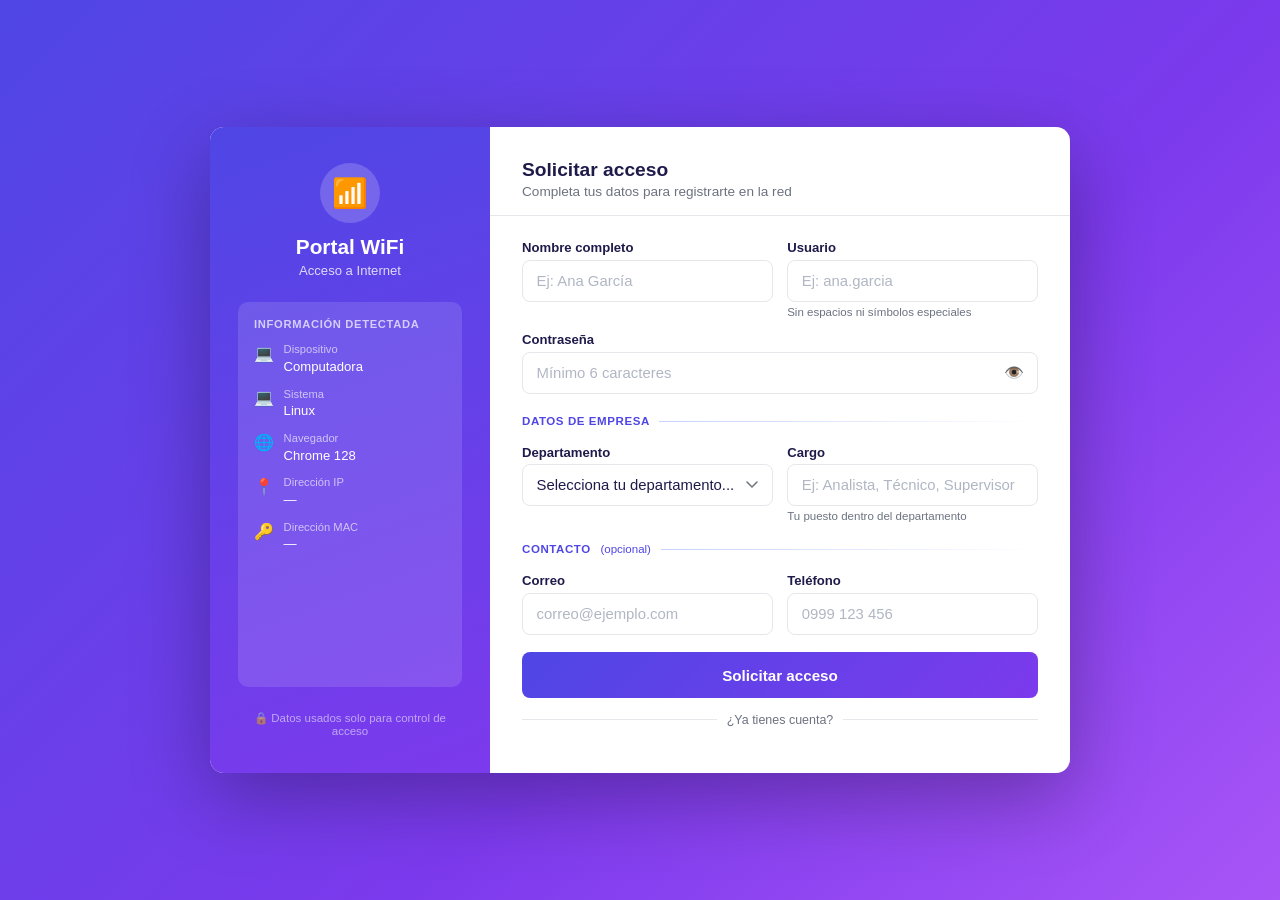
==== commit 70eeb7b0: "Update registration form: replace departments with company-specific list - Replace generic 14-depart" ====
--- a/static/splash.html
+++ b/static/splash.html
@@ -596,57 +596,33 @@
                             </div>
                         </div>
 
-                        <!-- Relación con la empresa -->
-                        <div class="section-divider full">Relación con la empresa</div>
+                        <!-- Datos de empresa -->
+                        <div class="section-divider full">Datos de empresa</div>
 
                         <div>
                             <label for="department">Departamento</label>
                             <select id="department" required>
-                                <option value="" disabled selected>Selecciona...</option>
-                                <option>Administración</option>
-                                <option>Gerencia</option>
-                                <option>Contabilidad / Finanzas</option>
-                                <option>Recursos Humanos</option>
-                                <option>Tecnología / TI</option>
+                                <option value="" disabled selected>Selecciona tu departamento...</option>
+                                <option>Ambiente</option>
+                                <option>Siho</option>
+                                <option>Logistica</option>
+                                <option>Relaciones Laborales</option>
+                                <option>Saneamiento</option>
                                 <option>Operaciones</option>
-                                <option>Logística</option>
-                                <option>Ventas / Comercial</option>
-                                <option>Marketing</option>
-                                <option>Servicio al Cliente</option>
-                                <option>Legal</option>
-                                <option>Producción</option>
-                                <option>Visita / Externo</option>
-                                <option>Otro</option>
+                                <option>AIT y Electricidad</option>
+                                <option>Mantenimiento Mecanico</option>
+                                <option>Maquinarias Pesadas</option>
+                                <option>OPI</option>
+                                <option>Quimicos</option>
+                                <option>Otros</option>
                             </select>
                         </div>
                         <div>
-                            <label for="position">Cargo / Relación</label>
+                            <label for="position">Cargo</label>
                             <input type="text" id="position"
-                                   placeholder="Ej: Analista, Proveedor, Visita"
+                                   placeholder="Ej: Analista, Técnico, Supervisor"
                                    autocomplete="organization-title">
-                            <div class="hint">Tu puesto o motivo de visita</div>
-                        </div>
-
-                        <!-- Campos de visita (se muestran solo para Visita / Externo) -->
-                        <div class="full" id="ticketRow" style="display:none">
-                            <div class="section-divider">Acceso de visita</div>
-                        </div>
-                        <div id="ticketField" style="display:none">
-                            <label for="ticketNumber">Número de ticket</label>
-                            <input type="text" id="ticketNumber"
-                                   placeholder="Ej: TKT-2024-0123"
-                                   autocapitalize="characters" spellcheck="false">
-                            <div class="hint">Ticket de autorización de visita</div>
-                        </div>
-                        <div id="durationField" style="display:none">
-                            <label for="accessDuration">Duración del acceso</label>
-                            <select id="accessDuration">
-                                <option value="4">4 horas</option>
-                                <option value="8" selected>8 horas (recomendado)</option>
-                                <option value="24">1 día</option>
-                                <option value="48">2 días</option>
-                                <option value="168">1 semana</option>
-                            </select>
+                            <div class="hint">Tu puesto dentro del departamento</div>
                         </div>
 
                         <!-- Contacto -->
@@ -858,18 +834,6 @@
 
     checkAndRender();
 
-    // ── Mostrar/ocultar campos de visita ──
-    function setVisitorFields(show) {
-        ['ticketRow','ticketField','durationField'].forEach(id => {
-            document.getElementById(id).style.display = show ? '' : 'none';
-        });
-        const tn = document.getElementById('ticketNumber');
-        if (show) tn.setAttribute('required', '');
-        else { tn.removeAttribute('required'); tn.value = ''; }
-    }
-    document.getElementById('department').addEventListener('change', function () {
-        setVisitorFields(this.value === 'Visita / Externo');
-    });
 
     // ── Auto-sugerir usuario desde nombre completo ──
     document.getElementById('fullName').addEventListener('input', function () {
@@ -995,21 +959,12 @@
         const position    = document.getElementById('position').value.trim();
         const email       = document.getElementById('email').value.trim();
         const phone       = document.getElementById('phone').value.trim();
-        const isVisitor   = department === 'Visita / Externo';
-        const ticketNumber = isVisitor ? document.getElementById('ticketNumber').value.trim() : null;
-        const accessDuration = isVisitor ? parseInt(document.getElementById('accessDuration').value, 10) : null;
-
         const btn = document.getElementById('submitBtn');
         const msg = document.getElementById('msg');
 
         if (!fullName || !username || !password || !department) {
             msg.className = 'msg err';
             msg.textContent = 'Completa los campos requeridos (nombre, usuario, contraseña y departamento).';
-            return;
-        }
-        if (isVisitor && !ticketNumber) {
-            msg.className = 'msg err';
-            msg.textContent = 'Las visitas deben ingresar el número de ticket de autorización.';
             return;
         }
         if (password.length < 6) {
@@ -1042,8 +997,6 @@
                     position:             position        || null,
                     email:                email           || null,
                     phone:                phone           || null,
-                    ticket_number:        ticketNumber    || null,
-                    access_duration_hours: accessDuration || null,
                     mac_address:          routerMAC       || null,
                     ip_address:           routerIP        || null,
                     device_info:          deviceInfo
